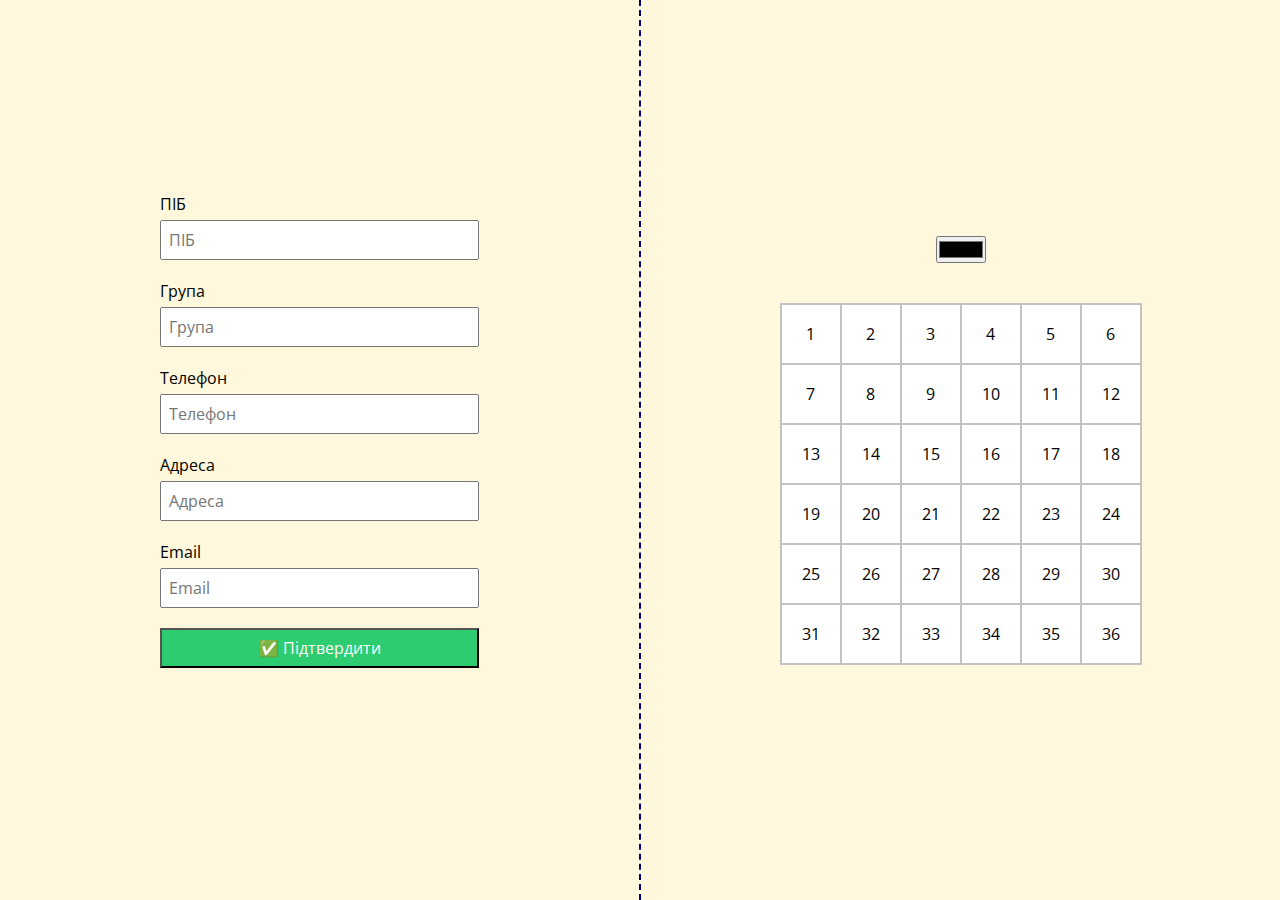
==== lab-2/index.html @ ea70e4a0 "feat: + lab-2 boilerplate" ====
<!DOCTYPE html>
<html lang="en">
  <head>
    <meta charset="UTF-8" />
    <meta http-equiv="X-UA-Compatible" content="IE=edge" />
    <meta name="viewport" content="width=device-width, initial-scale=1.0" />
    <title>Матюшенко Артем Вячеславович | ІП-04 | Лаб. №2 | Варіант 66</title>
    <meta name="keywords" content="Матюшенко, ІП-04, Артем" />
    <meta name="description" content="Лабораторна 2, Матюшенка Артема" />
    <link rel="preconnect" href="https://fonts.googleapis.com" />
    <link rel="preconnect" href="https://fonts.gstatic.com" crossorigin />
    <link
      href="https://fonts.googleapis.com/css2?family=Open+Sans:wght@400;600&display=swap"
      rel="stylesheet"
    />
    <link rel="stylesheet" href="./style.css" />
    <script defer src="./form.js"></script>
    <script defer src="./table.js"></script>
  </head>
  <body>
    <!-- Варіант 10 -->
    <main class="main-container">
      <div class="task-container">
        <form class="form">
          <div class="form__item">
            <label for="credentials">ПІБ</label>
            <input
              placeholder="ПІБ"
              type="text"
              name="credentials"
              id="credentials"
            />
          </div>
          <div class="form__item">
            <label for="group">Група</label>
            <input placeholder="Група" type="text" name="group" id="group" />
          </div>
          <div class="form__item">
            <label for="phone">Телефон</label>
            <input placeholder="Телефон" type="text" name="phone" id="phone" />
          </div>
          <div class="form__item">
            <label for="address">Адреса</label>
            <input
              placeholder="Адреса"
              type="text"
              name="address"
              id="address"
            />
          </div>
          <div class="form__item">
            <label for="email">Email</label>
            <input placeholder="Email" type="text" name="email" id="email" />
          </div>
          <div class="form__item">
            <input type="submit" value="✅ Підтвердити" />
          </div>
        </form>
        <div class="form-output-container"></div>
      </div>
      <div class="task-container">
        <input type="color" class="color-picker" />
        <table class="table"></table>
      </div>
    </main>
  </body>
</html>
---- lab-2/style.css ----
html {
  box-sizing: border-box;
}

*,
*::before,
*::after {
  margin: 0;
  padding: 0;
  box-sizing: inherit;
}

body {
  height: 100vh;
  font-family: 'Open Sans', sans-serif;
}

.main-container {
  display: flex;
  width: 100%;
  height: 100%;
}

.main-container > div {
  flex: 1;
}

.task-container {
  display: flex;
  align-items: center;
  justify-content: center;
  background-color: cornsilk;
  flex-direction: column;
  gap: 40px;
}

.task-container:first-child {
  border-right: 2px dashed navy;
}

.form {
  display: flex;
  flex-direction: column;
  width: 50%;
  row-gap: 20px;
}

.form__item {
  display: flex;
  flex-direction: column;
  row-gap: 5px;
}

.form__item input {
  font-family: inherit;
  padding: 7px;
  font-size: 16px;
}

.form__item .input-invalid {
  outline: 2px solid red;
}

.form__item input[type='submit'] {
  cursor: pointer;
  background-color: #2ecc71;
  color: #fff;
}

table,
tr,
td {
  border: 2px solid #c2c2c2;
}

table {
  border-collapse: collapse;
  background-color: #fff;
}

td {
  width: 60px;
  height: 60px;
  vertical-align: middle;
  text-align: center;
  transition: background-color 0.2s ease;
}
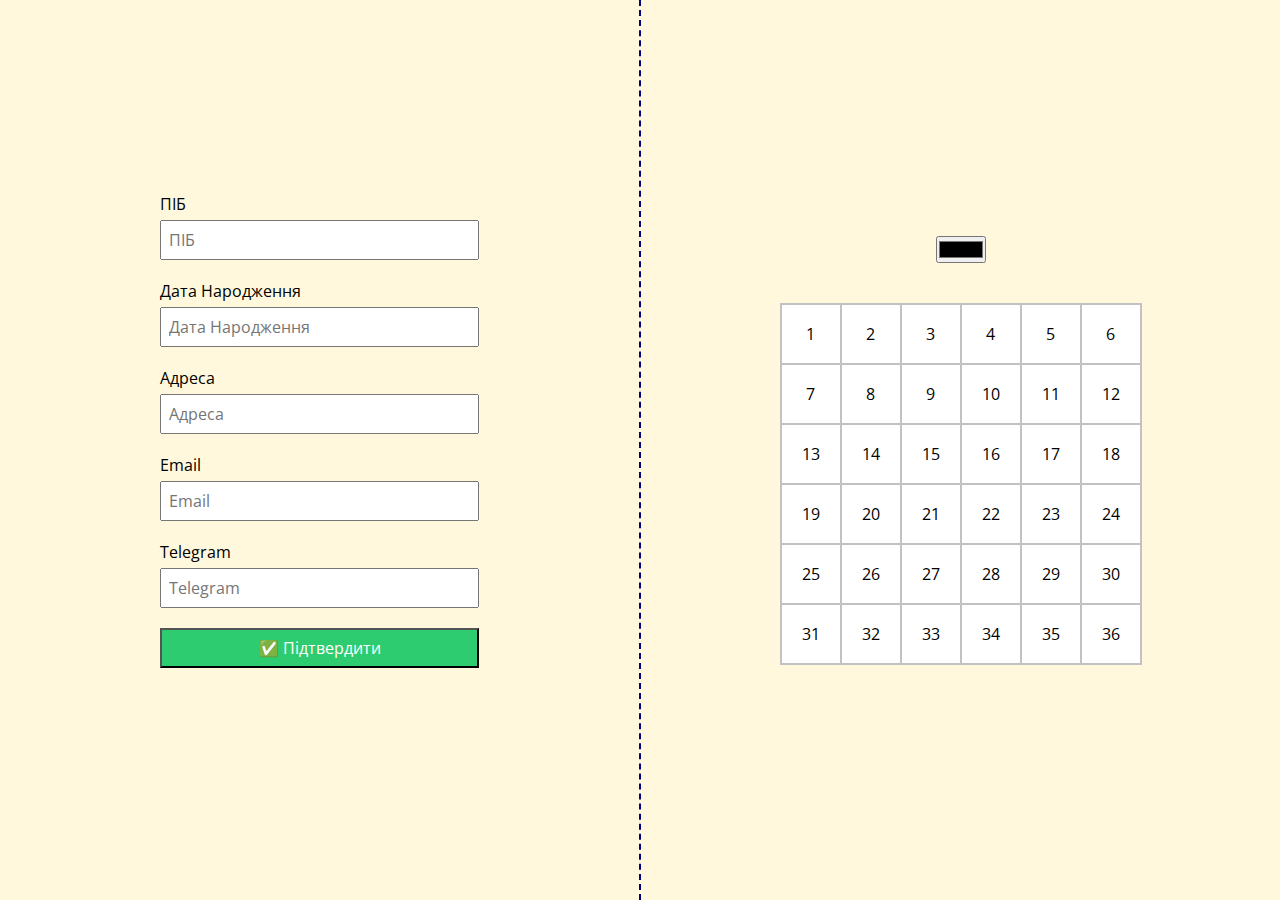
==== commit 2eac4d7a: "fix: * task 1" ====
--- a/lab-2/index.html
+++ b/lab-2/index.html
@@ -18,7 +18,8 @@
     <script defer src="./table.js"></script>
   </head>
   <body>
-    <!-- Варіант 10 -->
+    <!-- Варіант 6 -->
+    <!-- ПІБ, Дата народження, адреса, e-mail, telegram -->
     <main class="main-container">
       <div class="task-container">
         <form class="form">
@@ -32,12 +33,13 @@
             />
           </div>
           <div class="form__item">
-            <label for="group">Група</label>
-            <input placeholder="Група" type="text" name="group" id="group" />
-          </div>
-          <div class="form__item">
-            <label for="phone">Телефон</label>
-            <input placeholder="Телефон" type="text" name="phone" id="phone" />
+            <label for="birthdayDate">Дата Народження</label>
+            <input
+              placeholder="Дата Народження"
+              type="text"
+              name="birthdayDate"
+              id="birthdayDate"
+            />
           </div>
           <div class="form__item">
             <label for="address">Адреса</label>
@@ -53,6 +55,15 @@
             <input placeholder="Email" type="text" name="email" id="email" />
           </div>
           <div class="form__item">
+            <label for="telegram">Telegram</label>
+            <input
+              placeholder="Telegram"
+              type="text"
+              name="telegram"
+              id="telegram"
+            />
+          </div>
+          <div class="form__item">
             <input type="submit" value="✅ Підтвердити" />
           </div>
         </form>
